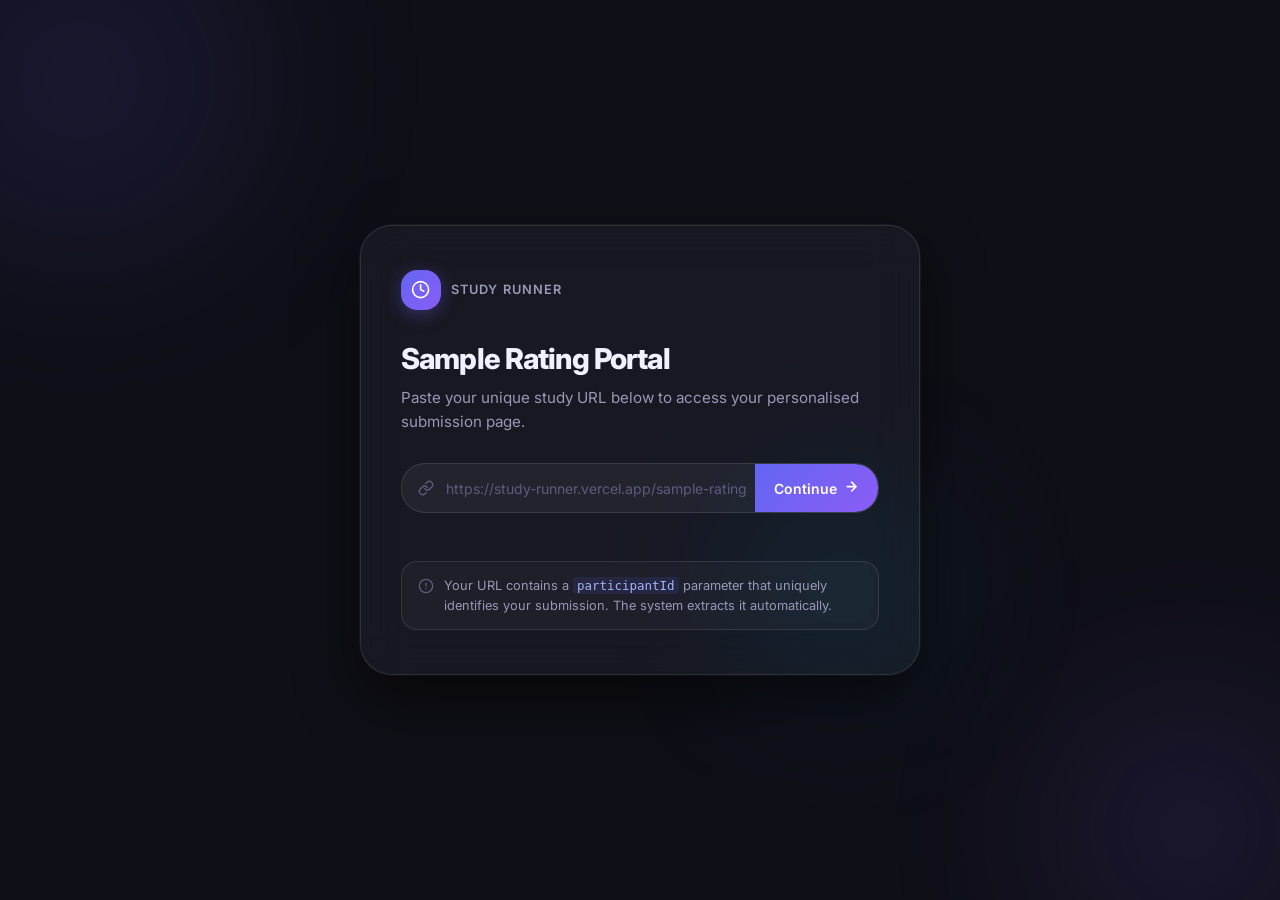
==== thankyou.html @ 6f720ff5 "feat: add Study Runner Sample Rating one-page website" ====
<!DOCTYPE html>
<html lang="en">
<head>
  <meta charset="UTF-8" />
  <meta name="viewport" content="width=device-width, initial-scale=1.0" />
  <title>Thank You – Study Runner</title>
  <meta name="description" content="Your submission has been recorded. Thank you for participating in the Study Runner Sample Rating study." />
  <link rel="preconnect" href="https://fonts.googleapis.com" />
  <link rel="preconnect" href="https://fonts.gstatic.com" crossorigin />
  <link href="https://fonts.googleapis.com/css2?family=Inter:wght@300;400;500;600;700;800&display=swap" rel="stylesheet" />
  <link rel="stylesheet" href="style.css" />
</head>
<body>

  <!-- Animated background blobs -->
  <div class="bg-blob blob-1"></div>
  <div class="bg-blob blob-2"></div>
  <div class="bg-blob blob-3"></div>

  <main class="page-center">
    <div class="card thankyou-card" id="thankyou-card">

      <!-- Success Icon -->
      <div class="success-icon-wrap">
        <div class="success-ring"></div>
        <div class="success-icon">
          <svg xmlns="http://www.w3.org/2000/svg" viewBox="0 0 24 24" fill="none" stroke="currentColor" stroke-width="2.5" stroke-linecap="round" stroke-linejoin="round">
            <polyline points="20 6 9 17 4 12"/>
          </svg>
        </div>
      </div>

      <h1 class="card-title thankyou-title">Thank you for your participation!</h1>

      <p class="thankyou-body">
        Your submission has been recorded as
      </p>

      <!-- Participant ID display -->
      <div class="participant-id-box" id="participant-id-box">
        <span class="pid-label">Participant ID</span>
        <div class="pid-value-row">
          <code class="pid-value" id="pid-value">—</code>
          <button class="copy-btn" id="copy-btn" title="Copy to clipboard" aria-label="Copy participant ID">
            <svg xmlns="http://www.w3.org/2000/svg" viewBox="0 0 24 24" fill="none" stroke="currentColor" stroke-width="2" stroke-linecap="round" stroke-linejoin="round">
              <rect x="9" y="9" width="13" height="13" rx="2" ry="2"/>
              <path d="M5 15H4a2 2 0 0 1-2-2V4a2 2 0 0 1 2-2h9a2 2 0 0 1 2 2v1"/>
            </svg>
            <span class="copy-label" id="copy-label">Copy</span>
          </button>
        </div>
      </div>

      <p class="thankyou-close">
        You can now close this window.
      </p>

      <!-- Separator -->
      <hr class="divider" />

      <!-- Additional info pills -->
      <div class="meta-grid" id="meta-grid">
        <!-- Filled dynamically -->
      </div>

      <!-- Back link -->
      <a href="index.html" class="back-link" id="back-link">
        <svg xmlns="http://www.w3.org/2000/svg" viewBox="0 0 24 24" fill="none" stroke="currentColor" stroke-width="2" stroke-linecap="round" stroke-linejoin="round">
          <path d="M19 12H5M12 19l-7-7 7-7"/>
        </svg>
        Enter another URL
      </a>

    </div>
  </main>

  <script src="thankyou.js"></script>
</body>
</html>
---- style.css ----
/* =========================================================
   Study Runner – Sample Rating  |  style.css
   ========================================================= */

/* ---------- Design Tokens ---------- */
:root {
  --font: 'Inter', ui-sans-serif, system-ui, sans-serif;

  /* Brand */
  --brand-from:  #6366f1;  /* indigo-500 */
  --brand-to:    #8b5cf6;  /* violet-500 */
  --brand-glow:  rgba(99, 102, 241, 0.35);

  /* Surface */
  --bg:          #0f0f17;
  --surface:     rgba(255,255,255,0.04);
  --surface-h:   rgba(255,255,255,0.07);
  --border:      rgba(255,255,255,0.10);
  --border-h:    rgba(99,102,241,0.60);

  /* Text */
  --text-1:      #f0f0ff;
  --text-2:      #9898b8;
  --text-3:      #5c5c80;
  --code-bg:     rgba(99,102,241,0.12);

  /* Feedback */
  --success:     #22c55e;
  --error:       #f87171;

  /* Spacing / radius */
  --radius-sm:   0.5rem;
  --radius-md:   1rem;
  --radius-lg:   1.5rem;
  --radius-xl:   2rem;

  --shadow-card: 0 25px 60px rgba(0,0,0,0.55), 0 0 0 1px rgba(255,255,255,0.06);
  --transition:  0.22s cubic-bezier(0.4,0,0.2,1);
}

/* ---------- Reset ---------- */
*, *::before, *::after { box-sizing: border-box; margin: 0; padding: 0; }

html { font-size: 16px; -webkit-font-smoothing: antialiased; }

body {
  font-family: var(--font);
  background: var(--bg);
  color: var(--text-1);
  min-height: 100dvh;
  overflow-x: hidden;
  position: relative;
}

/* ---------- Background Blobs ---------- */
.bg-blob {
  position: fixed;
  border-radius: 50%;
  filter: blur(90px);
  opacity: 0.18;
  pointer-events: none;
  z-index: 0;
  animation: drift 12s ease-in-out infinite alternate;
}

.blob-1 {
  width: 520px; height: 520px;
  background: radial-gradient(circle, #6366f1, transparent 70%);
  top: -180px; left: -180px;
  animation-duration: 14s;
}

.blob-2 {
  width: 420px; height: 420px;
  background: radial-gradient(circle, #8b5cf6, transparent 70%);
  bottom: -140px; right: -120px;
  animation-duration: 18s;
  animation-delay: -6s;
}

.blob-3 {
  width: 280px; height: 280px;
  background: radial-gradient(circle, #06b6d4, transparent 70%);
  top: 50%; left: 55%;
  animation-duration: 20s;
  animation-delay: -9s;
}

@keyframes drift {
  from { transform: translate(0, 0) scale(1); }
  to   { transform: translate(30px, 20px) scale(1.08); }
}

/* ---------- Layout ---------- */
.page-center {
  position: relative;
  z-index: 1;
  display: flex;
  align-items: center;
  justify-content: center;
  min-height: 100dvh;
  padding: 2rem 1rem;
}

/* ---------- Card ---------- */
.card {
  background: var(--surface);
  border: 1px solid var(--border);
  border-radius: var(--radius-xl);
  box-shadow: var(--shadow-card);
  backdrop-filter: blur(24px) saturate(1.4);
  -webkit-backdrop-filter: blur(24px) saturate(1.4);
  padding: 2.75rem 2.5rem;
  width: 100%;
  max-width: 560px;
  animation: card-in 0.5s cubic-bezier(0.34, 1.56, 0.64, 1) both;
}

@keyframes card-in {
  from { opacity: 0; transform: translateY(32px) scale(0.96); }
  to   { opacity: 1; transform: translateY(0) scale(1); }
}

/* ---------- Logo ---------- */
.logo-wrap {
  display: flex;
  align-items: center;
  gap: 0.65rem;
  margin-bottom: 2rem;
}

.logo-icon {
  width: 2.5rem; height: 2.5rem;
  border-radius: var(--radius-md);
  background: linear-gradient(135deg, var(--brand-from), var(--brand-to));
  display: flex; align-items: center; justify-content: center;
  color: #fff;
  box-shadow: 0 4px 18px var(--brand-glow);
  flex-shrink: 0;
}

.logo-icon svg { width: 1.2rem; height: 1.2rem; }

.logo-badge {
  font-size: 0.8rem;
  font-weight: 600;
  letter-spacing: 0.08em;
  text-transform: uppercase;
  color: var(--text-2);
}

/* ---------- Typography ---------- */
.card-title {
  font-size: clamp(1.4rem, 4vw, 1.8rem);
  font-weight: 800;
  line-height: 1.2;
  letter-spacing: -0.03em;
  color: var(--text-1);
  margin-bottom: 0.6rem;
}

.card-subtitle {
  font-size: 0.95rem;
  color: var(--text-2);
  line-height: 1.6;
  margin-bottom: 1.8rem;
}

/* ---------- Form / Input ---------- */
.input-wrap {
  display: flex;
  align-items: center;
  background: rgba(255,255,255,0.05);
  border: 1.5px solid var(--border);
  border-radius: var(--radius-lg);
  overflow: hidden;
  transition: border-color var(--transition), box-shadow var(--transition);
  position: relative;
}

.input-wrap:focus-within {
  border-color: var(--border-h);
  box-shadow: 0 0 0 4px rgba(99,102,241,0.18);
}

.input-wrap.error-state {
  border-color: rgba(248,113,113,0.6);
  box-shadow: 0 0 0 4px rgba(248,113,113,0.12);
}

.input-icon {
  display: flex;
  align-items: center;
  padding: 0 0.75rem 0 1rem;
  color: var(--text-3);
  flex-shrink: 0;
}

.input-icon svg { width: 1rem; height: 1rem; }

.url-input {
  flex: 1;
  border: none;
  outline: none;
  background: transparent;
  color: var(--text-1);
  font-family: var(--font);
  font-size: 0.875rem;
  padding: 0.85rem 0.5rem 0.85rem 0;
  min-width: 0;
  caret-color: var(--brand-from);
}

.url-input::placeholder { color: var(--text-3); }

.submit-btn {
  display: flex;
  align-items: center;
  gap: 0.4rem;
  background: linear-gradient(135deg, var(--brand-from), var(--brand-to));
  border: none;
  border-radius: 0 calc(var(--radius-lg) - 2px) calc(var(--radius-lg) - 2px) 0;
  color: #fff;
  cursor: pointer;
  font-family: var(--font);
  font-size: 0.875rem;
  font-weight: 600;
  padding: 0 1.2rem;
  height: 100%;
  min-height: 3rem;
  white-space: nowrap;
  transition: opacity var(--transition), box-shadow var(--transition);
  flex-shrink: 0;
}

.submit-btn:hover { opacity: 0.9; box-shadow: 0 0 20px var(--brand-glow); }
.submit-btn:active { opacity: 0.8; }

.btn-arrow svg { width: 0.95rem; height: 0.95rem; }

.error-msg {
  font-size: 0.8rem;
  color: var(--error);
  margin-top: 0.5rem;
  padding-left: 0.25rem;
  min-height: 1.1rem;
  transition: opacity var(--transition);
}

/* ---------- Hint Box ---------- */
.hint-box {
  display: flex;
  align-items: flex-start;
  gap: 0.6rem;
  background: rgba(255,255,255,0.03);
  border: 1px solid var(--border);
  border-radius: var(--radius-md);
  padding: 0.85rem 1rem;
  margin-top: 1.4rem;
}

.hint-icon {
  width: 1rem; height: 1rem;
  color: var(--text-3);
  flex-shrink: 0;
  margin-top: 0.1rem;
}

.hint-text {
  font-size: 0.8rem;
  color: var(--text-2);
  line-height: 1.55;
}

.hint-text code {
  background: var(--code-bg);
  color: #a5b4fc;
  border-radius: 0.25rem;
  padding: 0.1em 0.35em;
  font-size: 0.78rem;
  font-family: ui-monospace, SFMono-Regular, Menlo, monospace;
}

/* =========================================================
   Thank-You Page specific styles
   ========================================================= */

.thankyou-card { text-align: left; }

.success-icon-wrap {
  position: relative;
  width: 4.5rem; height: 4.5rem;
  margin-bottom: 1.8rem;
}

.success-ring {
  position: absolute;
  inset: 0;
  border-radius: 50%;
  border: 2px solid rgba(34,197,94,0.25);
  animation: ring-pulse 2.4s ease-in-out infinite;
}

@keyframes ring-pulse {
  0%, 100% { transform: scale(1); opacity: 0.7; }
  50%       { transform: scale(1.12); opacity: 0.25; }
}

.success-icon {
  width: 4.5rem; height: 4.5rem;
  border-radius: 50%;
  background: rgba(34,197,94,0.15);
  border: 1.5px solid rgba(34,197,94,0.40);
  display: flex; align-items: center; justify-content: center;
  color: var(--success);
}

.success-icon svg { width: 1.6rem; height: 1.6rem; }

.thankyou-title { margin-bottom: 0.6rem; }

.thankyou-body {
  font-size: 1rem;
  color: var(--text-2);
  margin-bottom: 1rem;
  line-height: 1.5;
}

/* Participant ID Box */
.participant-id-box {
  background: rgba(99,102,241,0.08);
  border: 1px solid rgba(99,102,241,0.25);
  border-radius: var(--radius-md);
  padding: 1rem 1.1rem;
  margin-bottom: 1.2rem;
}

.pid-label {
  display: block;
  font-size: 0.7rem;
  font-weight: 600;
  letter-spacing: 0.1em;
  text-transform: uppercase;
  color: #a5b4fc;
  margin-bottom: 0.4rem;
}

.pid-value-row {
  display: flex;
  align-items: center;
  gap: 0.75rem;
  flex-wrap: wrap;
}

.pid-value {
  font-family: ui-monospace, SFMono-Regular, Menlo, monospace;
  font-size: 0.92rem;
  color: var(--text-1);
  word-break: break-all;
  flex: 1;
  min-width: 0;
}

.copy-btn {
  display: flex;
  align-items: center;
  gap: 0.3rem;
  background: rgba(255,255,255,0.07);
  border: 1px solid var(--border);
  border-radius: var(--radius-sm);
  color: var(--text-2);
  cursor: pointer;
  font-family: var(--font);
  font-size: 0.75rem;
  padding: 0.3rem 0.6rem;
  transition: all var(--transition);
  flex-shrink: 0;
}

.copy-btn:hover { background: rgba(255,255,255,0.12); color: var(--text-1); }
.copy-btn.copied { border-color: rgba(34,197,94,0.4); color: var(--success); }
.copy-btn svg { width: 0.85rem; height: 0.85rem; }

.thankyou-close {
  font-size: 0.95rem;
  color: var(--text-2);
  margin-bottom: 1.4rem;
}

.divider {
  border: none;
  border-top: 1px solid var(--border);
  margin-bottom: 1.2rem;
}

/* Meta Grid */
.meta-grid {
  display: grid;
  grid-template-columns: 1fr 1fr;
  gap: 0.6rem;
  margin-bottom: 1.6rem;
}

.meta-pill {
  background: rgba(255,255,255,0.04);
  border: 1px solid var(--border);
  border-radius: var(--radius-sm);
  padding: 0.55rem 0.75rem;
  overflow: hidden;
}

.meta-pill-label {
  font-size: 0.65rem;
  font-weight: 600;
  letter-spacing: 0.08em;
  text-transform: uppercase;
  color: var(--text-3);
  display: block;
  margin-bottom: 0.2rem;
}

.meta-pill-value {
  font-size: 0.78rem;
  color: var(--text-2);
  white-space: nowrap;
  overflow: hidden;
  text-overflow: ellipsis;
  display: block;
}

/* Back Link */
.back-link {
  display: inline-flex;
  align-items: center;
  gap: 0.4rem;
  font-size: 0.85rem;
  color: var(--text-2);
  text-decoration: none;
  transition: color var(--transition);
}

.back-link:hover { color: #a5b4fc; }
.back-link svg { width: 0.9rem; height: 0.9rem; }

/* ---------- Responsive ---------- */
@media (max-width: 480px) {
  .card { padding: 2rem 1.4rem; }

  .submit-btn .btn-text { display: none; }
  .submit-btn { padding: 0 1rem; }

  .meta-grid { grid-template-columns: 1fr; }
}
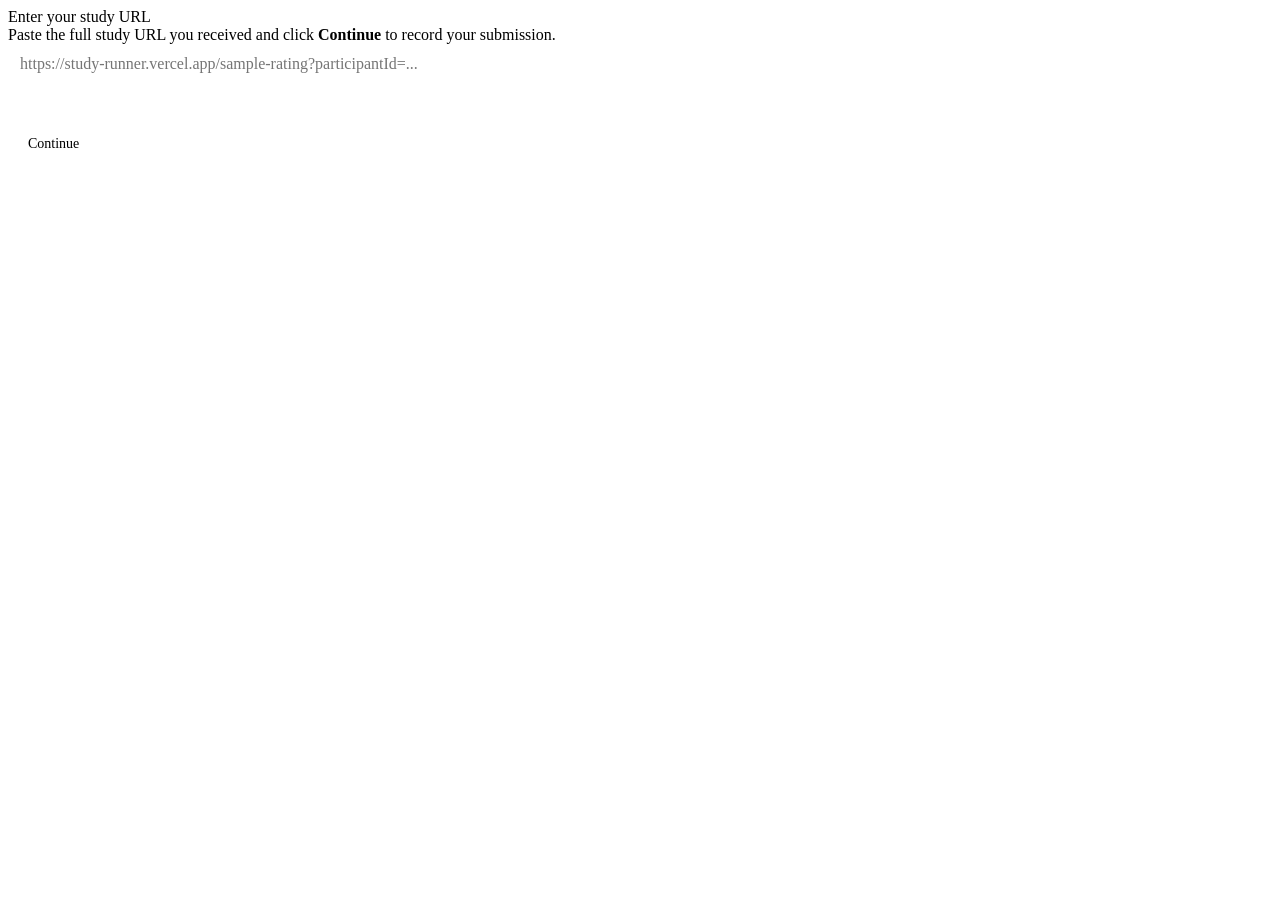
==== commit eb144bd3: "refactor: exact replica of study-runner thank-you page with dynamic participantId" ====
--- a/thankyou.html
+++ b/thankyou.html
@@ -1,79 +1,50 @@
 <!DOCTYPE html>
-<html lang="en">
+<html lang="en" style="">
 <head>
-  <meta charset="UTF-8" />
-  <meta name="viewport" content="width=device-width, initial-scale=1.0" />
-  <title>Thank You – Study Runner</title>
-  <meta name="description" content="Your submission has been recorded. Thank you for participating in the Study Runner Sample Rating study." />
-  <link rel="preconnect" href="https://fonts.googleapis.com" />
-  <link rel="preconnect" href="https://fonts.gstatic.com" crossorigin />
-  <link href="https://fonts.googleapis.com/css2?family=Inter:wght@300;400;500;600;700;800&display=swap" rel="stylesheet" />
-  <link rel="stylesheet" href="style.css" />
+  <meta http-equiv="Content-Type" content="text/html; charset=UTF-8" />
+
+  <!-- Exact same stylesheet as the original study-runner thank-you page -->
+  <link rel="stylesheet" href="https://study-runner.vercel.app/_next/static/css/b8f00d98c96b8caa.css" data-precedence="next" />
+
+  <!-- Exact same Fellix fonts -->
+  <link rel="preload" href="https://study-runner.vercel.app/_next/static/media/75b6334742445b89-s.p.woff2" as="font" crossorigin="" type="font/woff2" />
+  <link rel="preload" href="https://study-runner.vercel.app/_next/static/media/8a6b3d49ef575236-s.p.woff2" as="font" crossorigin="" type="font/woff2" />
+  <link rel="preload" href="https://study-runner.vercel.app/_next/static/media/fe237bab4483b496-s.p.woff2" as="font" crossorigin="" type="font/woff2" />
+  <link rel="shortcut icon" href="https://study-runner.vercel.app/favicon-hume.ico" />
+
+  <meta name="viewport" content="width=device-width, initial-scale=1" />
+  <meta name="next-size-adjust" content="" />
 </head>
-<body>
+<body class="min-h-screen font-sans antialiased __variable_3c45cb">
 
-  <!-- Animated background blobs -->
-  <div class="bg-blob blob-1"></div>
-  <div class="bg-blob blob-2"></div>
-  <div class="bg-blob blob-3"></div>
+  <main class="flex min-h-screen w-full flex-col items-center p-8">
+    <!--$--><!--/$-->
+    <div class="flex h-screen w-full max-w-[800px] flex-col items-start justify-start gap-4">
 
-  <main class="page-center">
-    <div class="card thankyou-card" id="thankyou-card">
+      <div class="text-2xl font-bold sm:text-3xl">Thank you for your participation!</div>
 
-      <!-- Success Icon -->
-      <div class="success-icon-wrap">
-        <div class="success-ring"></div>
-        <div class="success-icon">
-          <svg xmlns="http://www.w3.org/2000/svg" viewBox="0 0 24 24" fill="none" stroke="currentColor" stroke-width="2.5" stroke-linecap="round" stroke-linejoin="round">
-            <polyline points="20 6 9 17 4 12"/>
-          </svg>
-        </div>
+      <div class="break-all text-base sm:text-lg">
+        Your submission has been recorded as "<span id="participant-id">…</span>". You can now close this window.
       </div>
-
-      <h1 class="card-title thankyou-title">Thank you for your participation!</h1>
-
-      <p class="thankyou-body">
-        Your submission has been recorded as
-      </p>
-
-      <!-- Participant ID display -->
-      <div class="participant-id-box" id="participant-id-box">
-        <span class="pid-label">Participant ID</span>
-        <div class="pid-value-row">
-          <code class="pid-value" id="pid-value">—</code>
-          <button class="copy-btn" id="copy-btn" title="Copy to clipboard" aria-label="Copy participant ID">
-            <svg xmlns="http://www.w3.org/2000/svg" viewBox="0 0 24 24" fill="none" stroke="currentColor" stroke-width="2" stroke-linecap="round" stroke-linejoin="round">
-              <rect x="9" y="9" width="13" height="13" rx="2" ry="2"/>
-              <path d="M5 15H4a2 2 0 0 1-2-2V4a2 2 0 0 1 2-2h9a2 2 0 0 1 2 2v1"/>
-            </svg>
-            <span class="copy-label" id="copy-label">Copy</span>
-          </button>
-        </div>
-      </div>
-
-      <p class="thankyou-close">
-        You can now close this window.
-      </p>
-
-      <!-- Separator -->
-      <hr class="divider" />
-
-      <!-- Additional info pills -->
-      <div class="meta-grid" id="meta-grid">
-        <!-- Filled dynamically -->
-      </div>
-
-      <!-- Back link -->
-      <a href="index.html" class="back-link" id="back-link">
-        <svg xmlns="http://www.w3.org/2000/svg" viewBox="0 0 24 24" fill="none" stroke="currentColor" stroke-width="2" stroke-linecap="round" stroke-linejoin="round">
-          <path d="M19 12H5M12 19l-7-7 7-7"/>
-        </svg>
-        Enter another URL
-      </a>
 
     </div>
   </main>
 
-  <script src="thankyou.js"></script>
+  <script>
+    (function () {
+      // Extract participantId from the current page's query string
+      var params        = new URLSearchParams(window.location.search);
+      var participantId = params.get('participantId') || '';
+
+      // If no participantId found, redirect back to the input page
+      if (!participantId) {
+        window.location.replace('index.html');
+        return;
+      }
+
+      document.getElementById('participant-id').textContent = participantId;
+    })();
+  </script>
+
 </body>
 </html>
